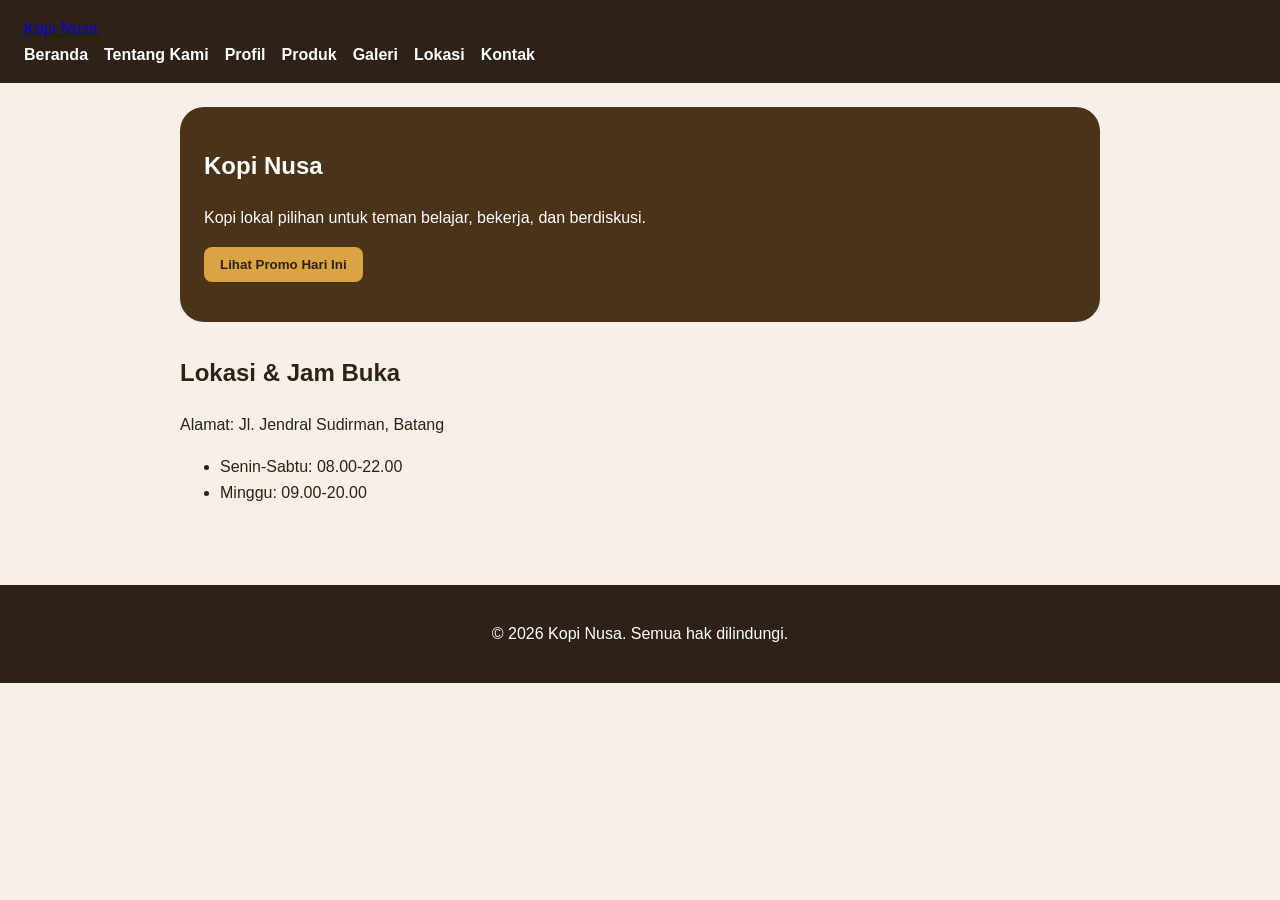
==== index.html @ a33675d9 "feat: tambah katalog dan media produk p03" ====
<!DOCTYPE html>
<html lang="id">

<head>
    <meta charset="UTF-8">
    <meta name="viewport" content="width=device-width, initial-scale=1.0">

    <!-- Judul yang tampil pada tab browser -->
    <title>Kopi Nusa - Website UMKM</title>

    <!-- Menghubungkan halaman dengan file CSS -->
    <link rel="stylesheet" href="CSS/style.css">
</head>

<body>

    <!--
        Skip link membantu pengguna keyboard
        langsung menuju isi utama halaman.
    -->
    <a class="skip-link" href="#konten-utama">
        Lewati ke konten utama
    </a>


    <!-- Header berisi nama brand dan navigasi -->
    <header class="site-header">

        <!-- Nama brand yang mengarah ke halaman utama -->
        <div class="brand">
            <a href="index.html">
                Kopi Nusa
            </a>
        </div>


        <!-- Navigasi utama website -->
        <nav aria-label="Navigasi utama">

            <ul class="nav-list">

                <!-- Halaman yang sedang dibuka -->
                <li>
                    <a href="index.html" aria-current="page">
                        Beranda
                    </a>
                </li>


                <!-- Menu menuju halaman Tentang Kami -->
                <li>
                    <a href="tentang.html">
                        Tentang Kami
                    </a>
                </li>


                <!-- Menu menuju bagian Profil di halaman Beranda -->
                <li>
                    <a href="#profil">
                        Profil
                    </a>
                </li>


                <!-- Menu menuju halaman katalog produk -->
                <li>
                    <a href="produk.html">
                        Produk
                    </a>
                </li>


                <!-- Menu menuju halaman Galeri -->
                <li>
                    <a href="galeri.html">
                        Galeri
                    </a>
                </li>


                <!-- Menu menuju bagian Lokasi di halaman Beranda -->
                <li>
                    <a href="#lokasi">
                        Lokasi
                    </a>
                </li>


                <!-- Menu menuju halaman Kontak -->
                <li>
                    <a href="kontak.html">
                        Kontak
                    </a>
                </li>

            </ul>

        </nav>

    </header>


    <!-- Isi utama halaman Beranda -->
    <main id="konten-utama" class="page">


        <!-- Bagian Profil singkat Kopi Nusa -->
        <section
            class="hero"
            id="profil"
            aria-labelledby="hero-title">

            <div class="hero-content">

                <!-- Judul utama halaman -->
                <h1 id="hero-title">
                    Kopi Nusa
                </h1>

                <!-- Deskripsi singkat Kopi Nusa -->
                <p>
                    Kopi lokal pilihan untuk teman belajar,
                    bekerja, dan berdiskusi.
                </p>


                <!-- Tombol untuk menjalankan JavaScript -->
                <button
                    id="promoButton"
                    type="button">

                    Lihat Promo Hari Ini

                </button>

            </div>

        </section>


        <!-- Bagian Lokasi dan Jam Buka -->
        <section
            id="lokasi"
            class="section"
            aria-labelledby="lokasi-title">

            <h2 id="lokasi-title">
                Lokasi &amp; Jam Buka
            </h2>

            <p>
                Alamat: Jl. Jendral Sudirman, Batang
            </p>

            <!-- Daftar jam buka -->
            <ul>

                <li>
                    Senin-Sabtu: 08.00-22.00
                </li>

                <li>
                    Minggu: 09.00-20.00
                </li>

            </ul>

        </section>

    </main>


    <!-- Footer website -->
    <footer class="site-footer">

        <p>
            &copy; 2026 Kopi Nusa.
            Semua hak dilindungi.
        </p>

    </footer>


    <!-- Menghubungkan halaman dengan JavaScript -->
    <script src="JS/script.js"></script>

</body>

</html>
---- CSS/style.css ----
/* Mengatur tampilan dasar seluruh halaman */
body {
    margin: 0;
    font-family: Arial, sans-serif;
    background-color: #f6f0e8;
    color: #2f2118;
    line-height: 1.6;
}

/* Mengatur lebar dan jarak isi utama halaman */
.page {
    max-width: 920px;
    margin: 0 auto;
    padding: 24px;
}

/* Mengatur tampilan bagian header */
.site-header {
    background-color: #2f2118;
    padding: 16px 24px;
}

/* Mengatur susunan menu navigasi */
.nav-list {
    display: flex;
    flex-wrap: wrap;
    gap: 16px;
    list-style: none;
    margin: 0;
    padding: 0;
}

/* Mengatur tampilan tulisan pada menu */
.nav-list a {
    color: #ffffff;
    text-decoration: none;
    font-weight: bold;
}

/* Memberikan garis bawah ketika menu disentuh mouse */
.nav-list a:hover {
    text-decoration: underline;
}

/* Memberikan tanda ketika menu dipilih menggunakan keyboard */
.nav-list a:focus-visible,
button:focus-visible {
    outline: 3px solid #d9a441;
    outline-offset: 3px;
}

/* Menyembunyikan skip link sampai digunakan */
.skip-link {
    position: absolute;
    left: -9999px;
    top: 10px;
    background-color: #ffffff;
    color: #2f2118;
    padding: 8px 12px;
    z-index: 1000;
}

/* Menampilkan skip link ketika dipilih */
.skip-link:focus {
    left: 10px;
}

/* Mengatur tampilan bagian hero */
.hero {
    background-color: #4a3319;
    color: #ffffff;
    border-radius: 24px;
    padding: 40px 24px;
    margin-bottom: 32px;
}

/* Menghilangkan jarak atas pada judul hero */
.hero h1 {
    margin-top: 0;
}

/* Mengatur tampilan tombol */
button {
    background-color: #d9a441;
    color: #2f2118;
    border: none;
    border-radius: 8px;
    padding: 10px 16px;
    font-weight: bold;
    cursor: pointer;
}

/* Memberikan sedikit perubahan saat tombol disentuh */
button:hover {
    opacity: 0.9;
}

/* Menyusun kartu produk dalam bentuk grid */
.products {
    display: grid;
    grid-template-columns: repeat(auto-fit, minmax(220px, 1fr));
    gap: 20px;
    margin-top: 24px;
}

/* Mengatur tampilan kartu produk */
.product-card {
    background-color: #ffffff;
    border-radius: 16px;
    padding: 16px;
    box-shadow: 0 4px 12px rgba(0, 0, 0, 0.08);
}

/* Mengatur ukuran dan bentuk gambar produk */
.product-card img {
    width: 100%;
    height: 220px;
    object-fit: cover;
    border-radius: 12px;
    display: block;
}

/* Menghilangkan jarak bawaan pada elemen figure */
figure {
    margin: 0;
}

/* Mengatur tampilan keterangan gambar */
figcaption {
    margin-top: 10px;
    font-weight: bold;
    text-align: center;
}

/* Mengatur jarak judul pada kartu produk */
.product-card h2,
.product-card h3 {
    margin-bottom: 8px;
}

/* Mengatur tampilan bagian lokasi */
.location {
    background-color: #ffffff;
    border-radius: 16px;
    padding: 20px;
    margin-top: 32px;
}

/* Memberikan jarak pada bagian katalog */
.catalog {
    margin-top: 32px;
    overflow-x: auto;
}

/* Mengatur ukuran dan tampilan tabel */
table {
    width: 100%;
    border-collapse: collapse;
    background-color: #ffffff;
}

/* Mengatur tampilan judul tabel */
caption {
    caption-side: top;
    text-align: left;
    font-size: 1.3rem;
    font-weight: bold;
    margin-bottom: 12px;
}

/* Memberikan garis, jarak, dan posisi teks pada tabel */
th,
td {
    border: 1px solid #d8c9b8;
    padding: 12px 16px;
    text-align: left;
    vertical-align: top;
}

/* Memberikan tampilan khusus pada kepala tabel */
th {
    background-color: #4a3319;
    color: #ffffff;
}

/* Memberikan warna berbeda pada baris tabel secara bergantian */
tbody tr:nth-child(even) {
    background-color: #f8f3ed;
}

/* Mengatur tampilan bagian footer */
.site-footer {
    margin-top: 40px;
    padding: 20px;
    background-color: #2f2118;
    color: #ffffff;
    text-align: center;
}

/* Menyesuaikan tampilan website pada layar kecil */
@media (max-width: 600px) {
    /* Mengurangi jarak bagian utama pada layar kecil */
    .page {
        padding: 16px;
    }

    /* Mengurangi jarak header pada layar kecil */
    .site-header {
        padding: 16px;
    }

    /* Membuat menu navigasi tersusun ke bawah */
    .nav-list {
        flex-direction: column;
        gap: 8px;
    }

    /* Mengurangi ukuran jarak pada hero */
    .hero {
        padding: 28px 20px;
    }

    /* Menyesuaikan tinggi gambar produk */
    .product-card img {
        height: 200px;
    }

    /* Membuat tabel dapat digeser jika layar terlalu kecil */
    .catalog {
        overflow-x: auto;
    }

    /* Memberikan lebar minimum agar isi tabel tetap terbaca */
    table {
        min-width: 600px;
    }
}
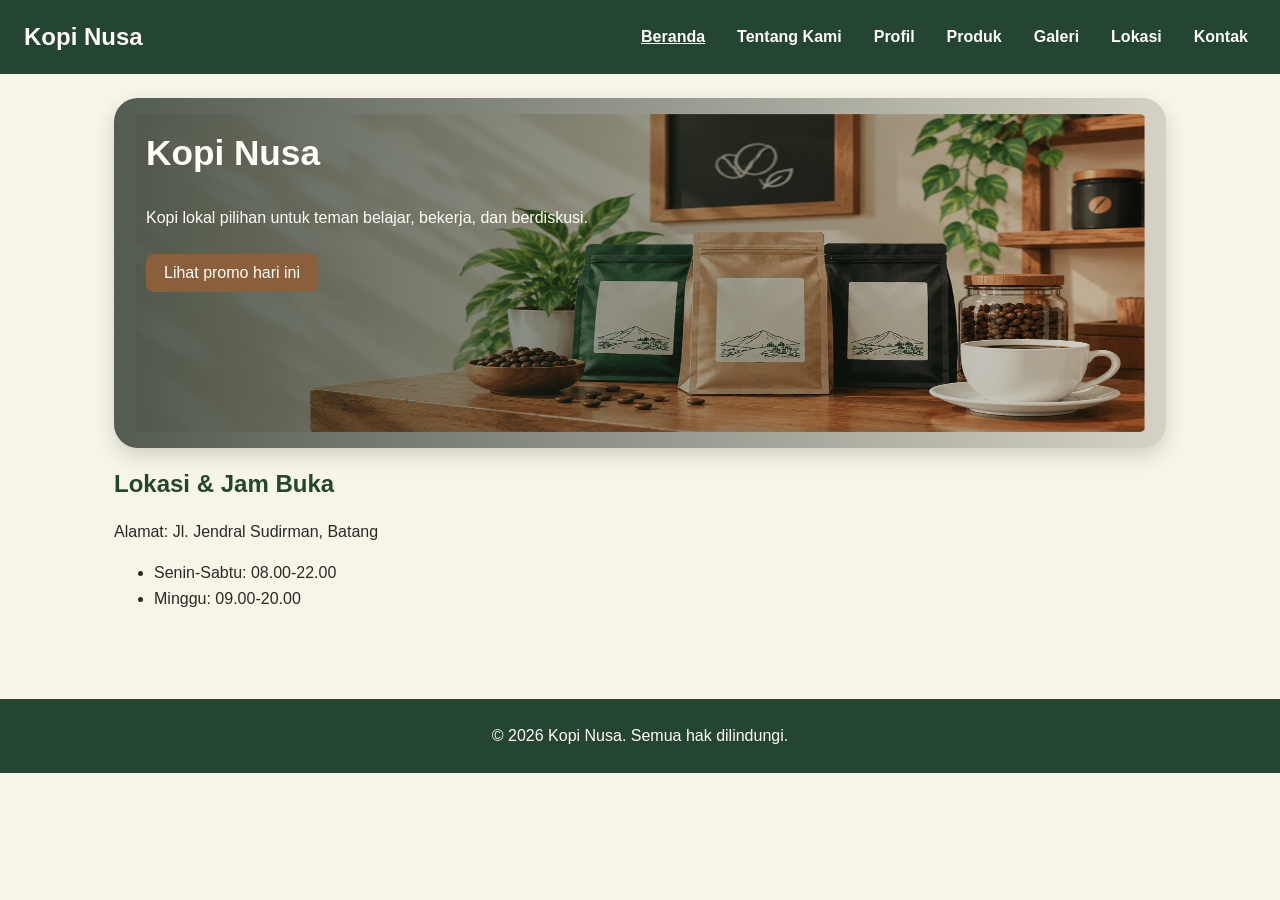
==== commit df2856f7: "P06: menambahkan layout Grid dan Flexbox" ====
--- a/index.html
+++ b/index.html
@@ -14,80 +14,61 @@
 
 <body>
 
-    <!--
-        Skip link membantu pengguna keyboard
-        langsung menuju isi utama halaman.
-    -->
+    <!-- Skip link untuk membantu pengguna keyboard -->
     <a class="skip-link" href="#konten-utama">
         Lewati ke konten utama
     </a>
 
-
     <!-- Header berisi nama brand dan navigasi -->
     <header class="site-header">
 
-        <!-- Nama brand yang mengarah ke halaman utama -->
+        <!-- Nama brand -->
         <div class="brand">
             <a href="index.html">
                 Kopi Nusa
             </a>
         </div>
 
-
         <!-- Navigasi utama website -->
         <nav aria-label="Navigasi utama">
-
             <ul class="nav-list">
 
-                <!-- Halaman yang sedang dibuka -->
                 <li>
                     <a href="index.html" aria-current="page">
                         Beranda
                     </a>
                 </li>
 
-
-                <!-- Menu menuju halaman Tentang Kami -->
                 <li>
                     <a href="tentang.html">
                         Tentang Kami
                     </a>
                 </li>
 
-
-                <!-- Menu menuju bagian Profil di halaman Beranda -->
                 <li>
                     <a href="#profil">
                         Profil
                     </a>
                 </li>
 
-
-                <!-- Menu menuju halaman katalog produk -->
                 <li>
                     <a href="produk.html">
                         Produk
                     </a>
                 </li>
 
-
-                <!-- Menu menuju halaman Galeri -->
                 <li>
                     <a href="galeri.html">
                         Galeri
                     </a>
                 </li>
 
-
-                <!-- Menu menuju bagian Lokasi di halaman Beranda -->
                 <li>
                     <a href="#lokasi">
                         Lokasi
                     </a>
                 </li>
 
-
-                <!-- Menu menuju halaman Kontak -->
                 <li>
                     <a href="kontak.html">
                         Kontak
@@ -95,49 +76,50 @@
                 </li>
 
             </ul>
-
         </nav>
 
     </header>
 
-
     <!-- Isi utama halaman Beranda -->
     <main id="konten-utama" class="page">
 
-
-        <!-- Bagian Profil singkat Kopi Nusa -->
+        <!-- Bagian Hero Kopi Nusa -->
         <section
             class="hero"
             id="profil"
             aria-labelledby="hero-title">
 
+            <!-- Mengelompokkan teks di sisi kiri -->
             <div class="hero-content">
 
-                <!-- Judul utama halaman -->
+                <!-- Judul utama tetap ditampilkan -->
                 <h1 id="hero-title">
                     Kopi Nusa
                 </h1>
 
-                <!-- Deskripsi singkat Kopi Nusa -->
+                <!-- Deskripsi singkat tetap ditampilkan -->
                 <p>
                     Kopi lokal pilihan untuk teman belajar,
                     bekerja, dan berdiskusi.
                 </p>
 
-
-                <!-- Tombol untuk menjalankan JavaScript -->
+                <!-- Tombol promo tetap ditampilkan -->
                 <button
                     id="promoButton"
                     type="button">
-
-                    Lihat Promo Hari Ini
-
+                    Lihat promo hari ini
                 </button>
 
             </div>
 
+            <!-- Gambar utama di sisi kanan -->
+            <img
+                class="hero-image"
+                src="assets/images/etalase-kopi.jpg"
+                alt="Etalase Kopi Nusa berisi kemasan kopi lokal"
+            >
+
         </section>
-
 
         <!-- Bagian Lokasi dan Jam Buka -->
         <section
@@ -155,7 +137,6 @@
 
             <!-- Daftar jam buka -->
             <ul>
-
                 <li>
                     Senin-Sabtu: 08.00-22.00
                 </li>
@@ -163,24 +144,19 @@
                 <li>
                     Minggu: 09.00-20.00
                 </li>
-
             </ul>
 
         </section>
 
     </main>
 
-
     <!-- Footer website -->
     <footer class="site-footer">
-
         <p>
             &copy; 2026 Kopi Nusa.
             Semua hak dilindungi.
         </p>
-
     </footer>
-
 
     <!-- Menghubungkan halaman dengan JavaScript -->
     <script src="JS/script.js"></script>
--- a/CSS/style.css
+++ b/CSS/style.css
@@ -1,237 +1,724 @@
-/* Mengatur tampilan dasar seluruh halaman */
+/* =========================================
+   1. DESIGN TOKEN
+   ========================================= */
+
+:root {
+    /* Warna utama dan pendukung */
+    --color-primary: #24452F;
+    --color-secondary: #8B5E3C;
+    --color-background: #F7F4E8;
+    --color-surface: #FFFFFF;
+    --color-text: #292B25;
+    --color-text-light: #FFFDF5;
+    --color-border: #D8D0BE;
+    --color-success: #246B45;
+    --color-danger: #A52A2A;
+    --color-focus: #1D4ED8;
+
+    /* Jarak antar elemen */
+    --spacing-sm: 8px;
+    --spacing-md: 16px;
+    --spacing-lg: 24px;
+    --spacing-xl: 32px;
+
+    /* Sudut komponen */
+    --radius-sm: 8px;
+    --radius-md: 12px;
+    --radius-lg: 24px;
+}
+
+
+/* =========================================
+   2. STYLE DASAR
+   ========================================= */
+
+* {
+    box-sizing: border-box;
+}
+
+html {
+    scroll-behavior: smooth;
+}
+
 body {
     margin: 0;
     font-family: Arial, sans-serif;
-    background-color: #f6f0e8;
-    color: #2f2118;
+    font-size: 16px;
     line-height: 1.6;
-}
-
-/* Mengatur lebar dan jarak isi utama halaman */
-.page {
-    max-width: 920px;
-    margin: 0 auto;
-    padding: 24px;
-}
-
-/* Mengatur tampilan bagian header */
-.site-header {
-    background-color: #2f2118;
-    padding: 16px 24px;
-}
-
-/* Mengatur susunan menu navigasi */
-.nav-list {
-    display: flex;
-    flex-wrap: wrap;
-    gap: 16px;
-    list-style: none;
-    margin: 0;
-    padding: 0;
-}
-
-/* Mengatur tampilan tulisan pada menu */
-.nav-list a {
-    color: #ffffff;
-    text-decoration: none;
-    font-weight: bold;
-}
-
-/* Memberikan garis bawah ketika menu disentuh mouse */
-.nav-list a:hover {
-    text-decoration: underline;
-}
-
-/* Memberikan tanda ketika menu dipilih menggunakan keyboard */
-.nav-list a:focus-visible,
-button:focus-visible {
-    outline: 3px solid #d9a441;
-    outline-offset: 3px;
-}
-
-/* Menyembunyikan skip link sampai digunakan */
+    color: var(--color-text);
+    background-color: var(--color-background);
+}
+
+img {
+    max-width: 100%;
+}
+
+a {
+    color: var(--color-secondary);
+}
+
+a:hover {
+    color: var(--color-primary);
+}
+
+
+/* =========================================
+   3. SKIP LINK
+   ========================================= */
+
 .skip-link {
     position: absolute;
     left: -9999px;
     top: 10px;
-    background-color: #ffffff;
-    color: #2f2118;
-    padding: 8px 12px;
+    padding: var(--spacing-sm) var(--spacing-md);
+    background-color: var(--color-primary);
+    color: var(--color-text-light);
+    text-decoration: none;
+    border-radius: var(--radius-sm);
     z-index: 1000;
 }
 
-/* Menampilkan skip link ketika dipilih */
-.skip-link:focus {
+.skip-link:focus-visible {
     left: 10px;
 }
 
-/* Mengatur tampilan bagian hero */
+
+/* =========================================
+   4. HEADER DAN NAVIGASI
+   ========================================= */
+
+.site-header {
+    display: flex;
+    justify-content: space-between;
+    align-items: center;
+    gap: var(--spacing-md);
+    padding: var(--spacing-md) var(--spacing-lg);
+    background-color: var(--color-primary);
+    color: var(--color-text-light);
+}
+
+/* Pembungkus header jika digunakan */
+.site-header > .page {
+    display: flex;
+    justify-content: space-between;
+    align-items: center;
+    gap: var(--spacing-md);
+    width: 100%;
+    max-width: 1100px;
+    margin: 0 auto;
+    padding: 0;
+}
+
+/* Nama website */
+.brand {
+    margin-bottom: 0;
+}
+
+.brand a {
+    color: var(--color-text-light);
+    text-decoration: none;
+    font-size: 1.5rem;
+    font-weight: bold;
+}
+
+.brand a:hover {
+    color: var(--color-text-light);
+    text-decoration: underline;
+}
+
+/* Daftar navigasi */
+.nav-list {
+    display: flex;
+    flex-wrap: wrap;
+    align-items: center;
+    gap: var(--spacing-md);
+    margin: 0;
+    padding: 0;
+    list-style: none;
+}
+
+.nav-list li {
+    margin: 0;
+}
+
+.nav-list a {
+    display: inline-block;
+    padding: var(--spacing-sm);
+    color: var(--color-text-light);
+    text-decoration: none;
+    font-weight: bold;
+    border-radius: var(--radius-sm);
+}
+
+.nav-list a:hover,
+.nav-list a[aria-current="page"] {
+    text-decoration: underline;
+}
+
+.nav-list a:focus-visible {
+    outline: 3px solid var(--color-focus);
+    outline-offset: 3px;
+}
+
+
+/* =========================================
+   5. KONTEN UTAMA
+   ========================================= */
+
+.page {
+    width: 100%;
+    max-width: 1100px;
+    margin: 0 auto;
+    padding: var(--spacing-lg);
+}
+
+.section {
+    margin-bottom: var(--spacing-xl);
+}
+
+h1,
+h2,
+h3 {
+    color: var(--color-primary);
+    line-height: 1.3;
+}
+
+
+/* =========================================
+   6. HERO DAN PROFIL BERANDA
+   ========================================= */
+
+/* Hero standar untuk halaman lain */
 .hero {
-    background-color: #4a3319;
-    color: #ffffff;
-    border-radius: 24px;
-    padding: 40px 24px;
-    margin-bottom: 32px;
-}
-
-/* Menghilangkan jarak atas pada judul hero */
-.hero h1 {
+    display: grid;
+    grid-template-columns: 1.2fr 0.8fr;
+    gap: var(--spacing-lg);
+    align-items: center;
+    padding: var(--spacing-xl);
+    color: var(--color-text-light);
+    background-color: var(--color-primary);
+    border-radius: var(--radius-lg);
+    box-shadow: 0 8px 20px rgba(0, 0, 0, 0.15);
+}
+
+/* Foto sebagai background khusus profil beranda */
+.hero#profil {
+    display: block;
+    position: relative;
+    width: 100%;
+    min-width: 0;
+    min-height: 350px;
+    padding: var(--spacing-xl);
+    overflow: hidden;
+
+    background-color: var(--color-primary);
+
+    background-image:
+        linear-gradient(
+            90deg,
+            rgba(20, 35, 25, 0.72),
+            rgba(20, 35, 25, 0.15)
+        ),
+        url("../assets/images/etalase-kopi.jpg");
+
+    /* Seluruh foto mengisi kotak profil */
+    background-size: 100% 100%;
+    background-position: center;
+    background-repeat: no-repeat;
+
+    border-radius: var(--radius-lg);
+}
+
+/* Area tulisan profil */
+.hero-content {
+    position: relative;
+    z-index: 1;
+    width: 100%;
+    max-width: 600px;
+    min-width: 0;
+}
+
+/* Judul pada profil beranda */
+.hero#profil h1 {
     margin-top: 0;
-}
-
-/* Mengatur tampilan tombol */
+    color: var(--color-text-light);
+    font-size: 2.2rem;
+}
+
+/* Deskripsi pada profil beranda */
+.hero#profil .hero-content p {
+    color: var(--color-text-light);
+    margin-bottom: var(--spacing-lg);
+}
+
+/* Gambar HTML disembunyikan khusus di profil beranda
+   karena foto sudah digunakan sebagai background */
+.hero#profil .hero-image {
+    display: none;
+}
+
+/* Gambar Hero pada halaman lain tetap ditampilkan */
+.hero-image {
+    display: block;
+    width: 100%;
+    height: auto;
+    border-radius: var(--radius-md);
+}
+
+/* Tulisan kecil di atas judul jika digunakan */
+.eyebrow {
+    margin-bottom: var(--spacing-sm);
+    font-size: 0.9rem;
+    font-weight: bold;
+    letter-spacing: 1px;
+    text-transform: uppercase;
+}
+
+/* Hero khusus galeri */
+.hero-gallery {
+    display: block;
+    text-align: center;
+}
+
+.hero-gallery h2 {
+    margin-bottom: var(--spacing-sm);
+}
+
+.hero-gallery p {
+    margin-top: 0;
+    margin-bottom: 0;
+}
+
+
+/* =========================================
+   7. TOMBOL
+   ========================================= */
+
+.button,
 button {
-    background-color: #d9a441;
-    color: #2f2118;
+    display: inline-block;
+    padding: 10px 18px;
     border: none;
-    border-radius: 8px;
-    padding: 10px 16px;
-    font-weight: bold;
+    border-radius: var(--radius-sm);
+    background-color: var(--color-secondary);
+    color: var(--color-text-light);
+    font-family: inherit;
+    font-size: 1rem;
+    text-decoration: none;
     cursor: pointer;
 }
 
-/* Memberikan sedikit perubahan saat tombol disentuh */
+.button:hover,
 button:hover {
-    opacity: 0.9;
-}
-
-/* Menyusun kartu produk dalam bentuk grid */
+    background-color: var(--color-primary);
+    color: var(--color-text-light);
+}
+
+/* Fokus keyboard */
+:where(a, button, input, select, textarea):focus-visible {
+    outline: 3px solid var(--color-focus);
+    outline-offset: 3px;
+}
+
+
+/* =========================================
+   8. PRODUK
+   ========================================= */
+
+/* Daftar produk */
 .products {
     display: grid;
-    grid-template-columns: repeat(auto-fit, minmax(220px, 1fr));
-    gap: 20px;
-    margin-top: 24px;
-}
-
-/* Mengatur tampilan kartu produk */
+    grid-template-columns: repeat(3, minmax(0, 1fr));
+    gap: var(--spacing-lg);
+}
+
+/* Kartu produk */
 .product-card {
-    background-color: #ffffff;
-    border-radius: 16px;
-    padding: 16px;
+    display: flex;
+    flex-direction: column;
+    min-width: 0;
+    padding: var(--spacing-lg);
+    background-color: var(--color-surface);
+    color: var(--color-text);
+    border: 1px solid var(--color-border);
+    border-radius: var(--radius-md);
     box-shadow: 0 4px 12px rgba(0, 0, 0, 0.08);
 }
 
-/* Mengatur ukuran dan bentuk gambar produk */
+/* Gambar produk */
 .product-card img {
-    width: 100%;
-    height: 220px;
+    display: block;
+    width: 100%;
+    height: auto;
+    border-radius: var(--radius-sm);
+}
+
+/* Gambar pada kartu galeri */
+.gallery-grid .product-card img {
+    height: 200px;
     object-fit: cover;
-    border-radius: 12px;
-    display: block;
-}
-
-/* Menghilangkan jarak bawaan pada elemen figure */
-figure {
+}
+
+/* Judul produk */
+.product-card h3 {
+    margin-bottom: var(--spacing-sm);
+    color: var(--color-primary);
+}
+
+/* Harga produk */
+.product-price,
+.price {
+    font-weight: bold;
+    color: var(--color-secondary);
+}
+
+/* Label produk pilihan */
+.product-badge {
+    align-self: flex-start;
+    margin-bottom: var(--spacing-sm);
+    padding: 4px var(--spacing-sm);
+    color: var(--color-primary);
+    font-size: 0.875rem;
+    font-weight: bold;
+    background-color: #FEF3C7;
+    border-radius: 999px;
+}
+
+/* Tombol dan tautan pada kartu produk */
+.card-actions {
+    display: flex;
+    justify-content: center;
+    align-items: center;
+    flex-wrap: wrap;
+    gap: var(--spacing-sm);
+    margin-top: auto;
+    padding-top: var(--spacing-md);
+}
+
+/* Judul halaman produk */
+main.page > h1,
+main.page > h2 {
+    text-align: center;
+    font-size: 28px;
+    line-height: 1.3;
+}
+
+/* Nama dan harga produk berada di tengah */
+.product-card {
+    text-align: center;
+}
+
+.product-card h3,
+.product-card p,
+.product-card figcaption,
+.product-card .price,
+.product-card .product-price {
+    text-align: center;
+}
+
+/* Label produk berada di tengah */
+.product-card .product-badge {
+    align-self: center;
+}
+
+/* Tombol pilihan produk */
+.product-actions,
+.product-buttons,
+.action-buttons {
+    display: flex;
+    justify-content: center;
+    align-items: center;
+    flex-wrap: wrap;
+    gap: var(--spacing-md);
+    width: 100%;
+}
+
+/* Judul daftar harga produk */
+#daftar-harga-title {
+    text-align: center;
+}
+
+
+/* =========================================
+   9. GALERI
+   ========================================= */
+
+/* Menyusun tiga foto galeri */
+.gallery-grid {
+    display: grid;
+    grid-template-columns: repeat(3, minmax(0, 1fr));
+    gap: var(--spacing-md);
+}
+
+/* Kartu galeri */
+.gallery-grid .product-card {
+    width: 100%;
     margin: 0;
-}
-
-/* Mengatur tampilan keterangan gambar */
-figcaption {
-    margin-top: 10px;
-    font-weight: bold;
-    text-align: center;
-}
-
-/* Mengatur jarak judul pada kartu produk */
-.product-card h2,
-.product-card h3 {
-    margin-bottom: 8px;
-}
-
-/* Mengatur tampilan bagian lokasi */
-.location {
-    background-color: #ffffff;
-    border-radius: 16px;
-    padding: 20px;
-    margin-top: 32px;
-}
-
-/* Memberikan jarak pada bagian katalog */
-.catalog {
-    margin-top: 32px;
-    overflow-x: auto;
-}
-
-/* Mengatur ukuran dan tampilan tabel */
+    text-align: center;
+}
+
+/* Pembungkus gambar dan keterangan */
+.gallery-grid figure {
+    width: 100%;
+    margin: 0;
+    text-align: center;
+}
+
+/* Nama produk dan harga di bawah foto */
+.gallery-grid figcaption {
+    margin-top: var(--spacing-md);
+    color: var(--color-text);
+    font-weight: bold;
+    text-align: center;
+}
+
+
+/* =========================================
+   10. LOKASI
+   ========================================= */
+
+.lokasi-info {
+    padding: var(--spacing-lg);
+    background-color: var(--color-surface);
+    border: 1px solid var(--color-border);
+    border-radius: var(--radius-md);
+}
+
+/* Judul Lokasi & Jam Buka rata kiri */
+#lokasi-title {
+    text-align: left;
+}
+
+/* Bagian lokasi rata kiri */
+#lokasi {
+    width: 100%;
+    text-align: left;
+}
+
+/* Alamat dan jadwal tetap rata kiri */
+#lokasi p,
+#lokasi ul {
+    text-align: left;
+}
+
+
+/* =========================================
+   11. TABEL / KATALOG
+   ========================================= */
+
 table {
     width: 100%;
     border-collapse: collapse;
-    background-color: #ffffff;
-}
-
-/* Mengatur tampilan judul tabel */
+    background-color: var(--color-surface);
+    color: var(--color-text);
+}
+
 caption {
-    caption-side: top;
-    text-align: left;
-    font-size: 1.3rem;
-    font-weight: bold;
-    margin-bottom: 12px;
-}
-
-/* Memberikan garis, jarak, dan posisi teks pada tabel */
+    padding: var(--spacing-sm);
+    font-weight: bold;
+    text-align: center;
+}
+
 th,
 td {
-    border: 1px solid #d8c9b8;
-    padding: 12px 16px;
+    padding: var(--spacing-sm) var(--spacing-md);
+    border: 1px solid var(--color-border);
     text-align: left;
-    vertical-align: top;
-}
-
-/* Memberikan tampilan khusus pada kepala tabel */
+}
+
 th {
-    background-color: #4a3319;
-    color: #ffffff;
-}
-
-/* Memberikan warna berbeda pada baris tabel secara bergantian */
-tbody tr:nth-child(even) {
-    background-color: #f8f3ed;
-}
-
-/* Mengatur tampilan bagian footer */
-.site-footer {
-    margin-top: 40px;
-    padding: 20px;
-    background-color: #2f2118;
-    color: #ffffff;
-    text-align: center;
-}
-
-/* Menyesuaikan tampilan website pada layar kecil */
-@media (max-width: 600px) {
-    /* Mengurangi jarak bagian utama pada layar kecil */
-    .page {
-        padding: 16px;
-    }
-
-    /* Mengurangi jarak header pada layar kecil */
-    .site-header {
-        padding: 16px;
-    }
-
-    /* Membuat menu navigasi tersusun ke bawah */
-    .nav-list {
-        flex-direction: column;
-        gap: 8px;
-    }
-
-    /* Mengurangi ukuran jarak pada hero */
-    .hero {
-        padding: 28px 20px;
-    }
-
-    /* Menyesuaikan tinggi gambar produk */
-    .product-card img {
-        height: 200px;
-    }
-
-    /* Membuat tabel dapat digeser jika layar terlalu kecil */
-    .catalog {
-        overflow-x: auto;
-    }
-
-    /* Memberikan lebar minimum agar isi tabel tetap terbaca */
-    table {
-        min-width: 600px;
-    }
-}+    background-color: var(--color-primary);
+    color: var(--color-text-light);
+}
+
+
+/* =========================================
+   12. FORM KONTAK
+   ========================================= */
+
+form {
+    margin-top: var(--spacing-lg);
+}
+
+form p {
+    margin-bottom: var(--spacing-md);
+}
+
+form label {
+    display: block;
+    margin-bottom: var(--spacing-sm);
+    font-weight: bold;
+    color: var(--color-text);
+}
+
+form input,
+form select,
+form textarea {
+    width: 100%;
+    padding: 10px;
+    border: 1px solid var(--color-border);
+    border-radius: var(--radius-sm);
+    background-color: var(--color-surface);
+    color: var(--color-text);
+    font-family: inherit;
+    font-size: 1rem;
+}
+
+form input:focus,
+form select:focus,
+form textarea:focus {
+    border-color: var(--color-secondary);
+}
+
+form textarea {
+    resize: vertical;
+}
+
+/* Radio dan checkbox */
+form input[type="radio"],
+form input[type="checkbox"],
+fieldset input {
+    width: auto;
+}
+
+
+/* =========================================
+   13. FIELDSET
+   ========================================= */
+
+fieldset {
+    margin: var(--spacing-lg) 0;
+    padding: var(--spacing-md);
+    border: 1px solid var(--color-border);
+    border-radius: var(--radius-sm);
+    background-color: var(--color-surface);
+}
+
+legend {
+    padding: 0 var(--spacing-sm);
+    font-weight: bold;
+    color: var(--color-primary);
+}
+
+fieldset p {
+    margin: var(--spacing-sm) 0;
+}
+
+fieldset label {
+    display: inline;
+    margin-bottom: 0;
+    font-weight: normal;
+}
+
+
+/* =========================================
+   14. TOMBOL FORM
+   ========================================= */
+
+form button[type="submit"] {
+    margin-top: var(--spacing-sm);
+}
+
+
+/* =========================================
+   15. PREVIEW FORM
+   ========================================= */
+
+#previewForm {
+    margin-top: var(--spacing-lg);
+    padding: var(--spacing-lg);
+    background-color: var(--color-surface);
+    border: 1px solid var(--color-border);
+    border-radius: var(--radius-md);
+}
+
+#previewForm h2 {
+    margin-top: 0;
+    color: var(--color-secondary);
+}
+
+/* Pesan berhasil */
+.status-success {
+    padding: var(--spacing-md);
+    border-left: 4px solid var(--color-success);
+    background-color: var(--color-surface);
+    color: var(--color-success);
+}
+
+/* Pesan kesalahan */
+.status-danger {
+    padding: var(--spacing-md);
+    border-left: 4px solid var(--color-danger);
+    background-color: var(--color-surface);
+    color: var(--color-danger);
+}
+
+
+/* =========================================
+   16. FOOTER
+   ========================================= */
+
+.site-footer,
+footer {
+    margin-top: var(--spacing-xl);
+    padding: var(--spacing-lg);
+    background-color: var(--color-primary);
+    color: var(--color-text-light);
+    text-align: center;
+}
+
+.site-footer p,
+footer p {
+    margin: 0;
+}
+
+
+/* Mengatur judul bagian galeri agar berada di tengah */
+.gallery-title {
+    text-align: center;
+    color: var(--color-primary);
+}
+
+/* Mengatur keterangan foto galeri */
+.gallery-grid figcaption {
+    text-align: center;
+    line-height: 1.6;
+}
+
+/* Mengatur teks penjelasan di bawah foto */
+.gallery-grid figcaption p {
+    margin-top: var(--spacing-sm);
+    margin-bottom: 0;
+    font-weight: normal;
+    text-align: justify;
+    line-height: 1.6;
+}
+
+/* Mengatur bagian audio suasana kedai */
+.audio-section {
+    margin-top: var(--spacing-xl);
+    padding: var(--spacing-lg);
+    text-align: center;
+    background-color: var(--color-surface);
+    border: 1px solid var(--color-border);
+    border-radius: var(--radius-md);
+}
+
+/* Mengatur judul audio */
+.audio-section h2 {
+    color: var(--color-primary);
+}
+
+/* Mengatur teks penjelasan audio */
+.audio-section p {
+    color: var(--color-text);
+    line-height: 1.6;
+}
+
+/* Mengatur ukuran pemutar audio */
+.audio-section audio {
+    display: block;
+    width: 100%;
+    max-width: 600px;
+    margin: var(--spacing-md) auto 0;
+}
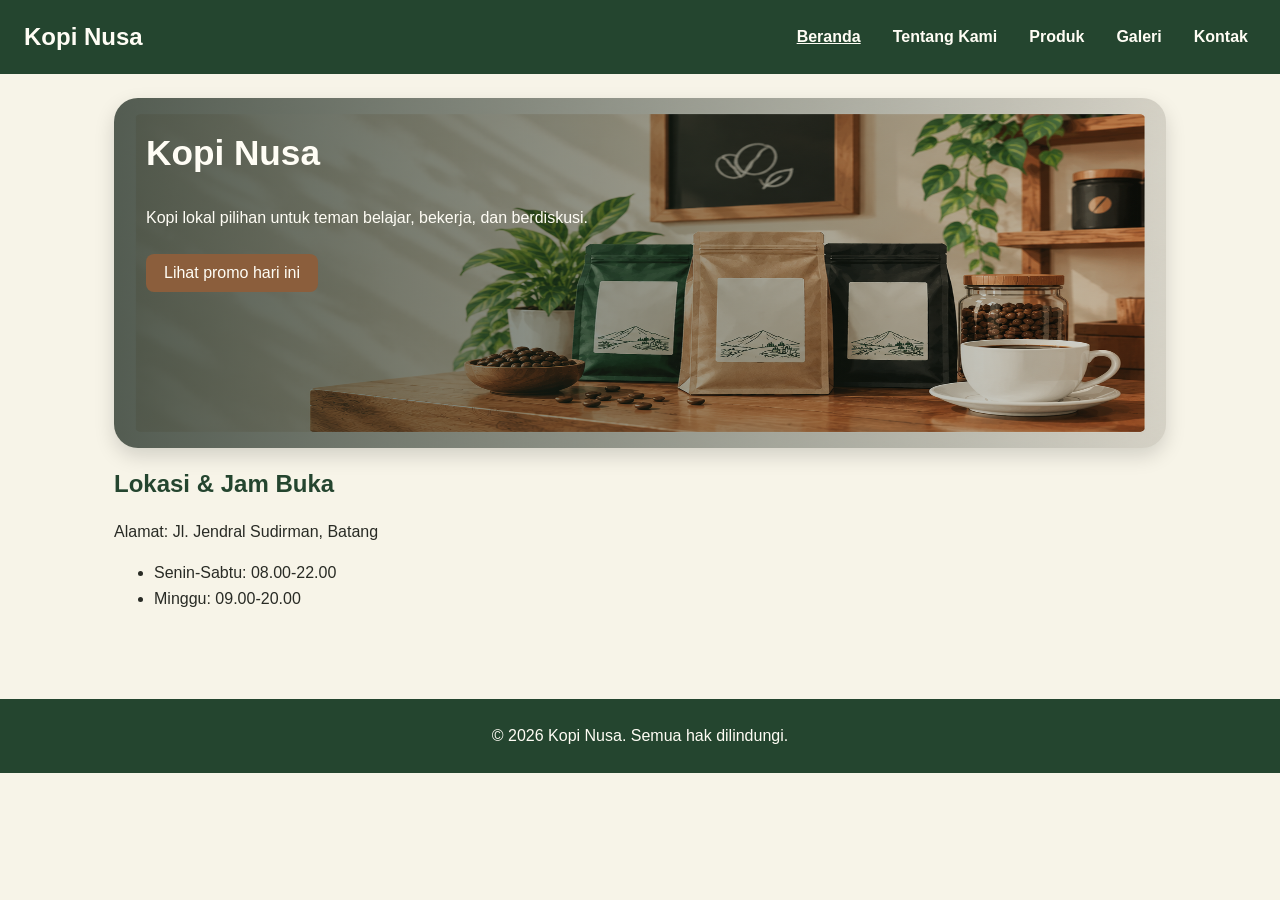
==== commit a7c630ca: "P08: perbaikan tampilan responsif" ====
--- a/index.html
+++ b/index.html
@@ -32,52 +32,13 @@
         <!-- Navigasi utama website -->
         <nav aria-label="Navigasi utama">
             <ul class="nav-list">
-
-                <li>
-                    <a href="index.html" aria-current="page">
-                        Beranda
-                    </a>
-                </li>
-
-                <li>
-                    <a href="tentang.html">
-                        Tentang Kami
-                    </a>
-                </li>
-
-                <li>
-                    <a href="#profil">
-                        Profil
-                    </a>
-                </li>
-
-                <li>
-                    <a href="produk.html">
-                        Produk
-                    </a>
-                </li>
-
-                <li>
-                    <a href="galeri.html">
-                        Galeri
-                    </a>
-                </li>
-
-                <li>
-                    <a href="#lokasi">
-                        Lokasi
-                    </a>
-                </li>
-
-                <li>
-                    <a href="kontak.html">
-                        Kontak
-                    </a>
-                </li>
-
+                <li><a href="index.html" aria-current="page">Beranda</a></li>
+                <li><a href="tentang.html">Tentang Kami</a></li>
+                <li><a href="produk.html">Produk</a></li>
+                <li><a href="galeri.html">Galeri</a></li>
+                <li><a href="kontak.html">Kontak</a></li>
             </ul>
         </nav>
-
     </header>
 
     <!-- Isi utama halaman Beranda -->
@@ -116,6 +77,8 @@
             <img
                 class="hero-image"
                 src="assets/images/etalase-kopi.jpg"
+                width="1774"
+                height="887"
                 alt="Etalase Kopi Nusa berisi kemasan kopi lokal"
             >
 
--- a/CSS/style.css
+++ b/CSS/style.css
@@ -109,9 +109,11 @@
     padding: 0;
 }
 
-/* Nama website */
+/* Nama website */  
 .brand {
     margin-bottom: 0;
+    flex-shrink: 0;
+    white-space: nowrap;
 }
 
 .brand a {
@@ -129,9 +131,10 @@
 /* Daftar navigasi */
 .nav-list {
     display: flex;
+    flex-direction: column;
     flex-wrap: wrap;
-    align-items: center;
-    gap: var(--spacing-md);
+    align-items: flex-start;
+    gap: var(--spacing-sm);
     margin: 0;
     padding: 0;
     list-style: none;
@@ -191,10 +194,10 @@
 /* Hero standar untuk halaman lain */
 .hero {
     display: grid;
-    grid-template-columns: 1.2fr 0.8fr;
+    grid-template-columns: 1fr;
     gap: var(--spacing-lg);
     align-items: center;
-    padding: var(--spacing-xl);
+    padding: var(--spacing-md);
     color: var(--color-text-light);
     background-color: var(--color-primary);
     border-radius: var(--radius-lg);
@@ -325,11 +328,12 @@
    8. PRODUK
    ========================================= */
 
-/* Daftar produk */
+/* Daftar produk: satu kolom pada layar kecil */
 .products {
     display: grid;
-    grid-template-columns: repeat(3, minmax(0, 1fr));
+    grid-template-columns: 1fr;
     gap: var(--spacing-lg);
+    min-width: 0;
 }
 
 /* Kartu produk */
@@ -353,10 +357,12 @@
     border-radius: var(--radius-sm);
 }
 
-/* Gambar pada kartu galeri */
-.gallery-grid .product-card img {
-    height: 200px;
-    object-fit: cover;
+/* Galeri: satu kolom pada layar kecil */
+.gallery-grid {
+    display: grid;
+    grid-template-columns: 1fr;
+    gap: var(--spacing-md);
+    min-width: 0;
 }
 
 /* Judul produk */
@@ -443,11 +449,23 @@
    9. GALERI
    ========================================= */
 
-/* Menyusun tiga foto galeri */
+/* Menyusun foto galeri: satu kolom pada layar kecil */
 .gallery-grid {
     display: grid;
-    grid-template-columns: repeat(3, minmax(0, 1fr));
+    grid-template-columns: minmax(0, 1fr);
     gap: var(--spacing-md);
+    min-width: 0;
+}
+
+.gallery-grid > * {
+    min-width: 0;
+}
+
+.gallery-grid img {
+    display: block;
+    width: 100%;
+    max-width: 100%;
+    height: auto;
 }
 
 /* Kartu galeri */
@@ -722,3 +740,172 @@
     max-width: 600px;
     margin: var(--spacing-md) auto 0;
 }
+
+/* Banner Tentang Kopi Nusa */
+.about-hero {
+    position: relative;
+    width: 100%;
+    min-height: 320px;
+    overflow: hidden;
+    border-radius: 16px;
+    background: #203d2c;
+    display: flex;
+    align-items: center;
+    padding: clamp(20px, 4vw, 48px);
+    box-sizing: border-box;
+}
+
+.about-hero-image {
+    position: absolute;
+    inset: 0;
+    width: 100%;
+    height: 100%;
+    object-fit: cover;
+    object-position: center;
+}
+.about-hero::after {
+    content: "";
+    position: absolute;
+    inset: 0;
+    background: linear-gradient(
+        90deg,
+        rgba(10, 28, 19, 0.96) 0%,
+        rgba(10, 28, 19, 0.85) 55%,
+        rgba(10, 28, 19, 0.35) 100%
+    );
+}
+
+.about-hero-content {
+    position: relative;
+    z-index: 1;
+    max-width: 620px;
+    color: #fff;
+}
+
+.about-eyebrow {
+    font-weight: 700;
+    letter-spacing: 3px;
+    color: #f3d7a0;
+}
+.about-hero-content h1 {
+    color: #fff;
+    font-size: clamp(2rem, 5vw, 3.5rem);
+    font-weight: 800;
+    line-height: 1.15;
+    margin: 12px 0 18px;
+    text-shadow: 0 2px 12px rgba(0, 0, 0, 0.65);
+}
+
+.about-hero-description {
+    font-size: clamp(1rem, 2vw, 1.15rem);
+    line-height: 1.7;
+}
+
+.about-hero-highlight {
+    color: #f3d7a0;
+    font-weight: 600;
+    line-height: 1.8;
+    margin-top: 20px;
+}
+
+@media (max-width: 480px) {
+    .about-hero {
+        min-height: 360px;
+    }
+
+    .about-hero-content h1 {
+        overflow-wrap: anywhere;
+    }
+}
+
+/* Responsive untuk tablet */
+@media (min-width: 42rem) {
+    .gallery-grid {
+        grid-template-columns: repeat(2, minmax(0, 1fr));
+    }
+    .nav-list {
+        flex-direction: row;
+        align-items: center;
+        gap: var(--spacing-md);
+    }
+}
+/* Responsive untuk tablet besar dan laptop */
+@media (min-width: 48rem) {
+    .products {
+        grid-template-columns: repeat(2, minmax(0, 1fr));
+    }
+
+    .hero {
+        grid-template-columns: minmax(0, 1.2fr) minmax(0, 0.8fr);
+        padding: var(--spacing-xl);
+    }
+}
+/* Responsive untuk layar lebar */
+@media (min-width: 60rem) {
+    .products {
+        grid-template-columns: repeat(3, minmax(0, 1fr));
+    }
+}
+/* Tabel harga responsif */
+.table-scroll {
+    max-width: 100%;
+    overflow-x: auto;
+    -webkit-overflow-scrolling: touch;
+}
+
+.table-scroll:focus-visible {
+    outline: 3px solid var(--color-focus);
+    outline-offset: 3px;
+}
+
+.table-scroll table {
+    min-width: 40rem;
+}
+
+@media (max-width: 41.999rem) {
+    .site-header {
+        display: flex;
+        flex-direction: row;
+        align-items: center;
+        justify-content: space-between;
+        gap: 6px;
+        padding: 12px;
+    }
+
+    .brand {
+        flex-shrink: 0;
+        white-space: nowrap;
+    }
+
+    .brand a {
+        display: inline-block;
+        font-size: 1rem;
+        white-space: nowrap;
+    }
+
+    .site-header nav {
+        flex: 1;
+        min-width: 0;
+    }
+
+    .nav-list {
+        display: flex;
+        flex-direction: row;
+        flex-wrap: nowrap;
+        justify-content: space-between;
+        align-items: center;
+        gap: 2px;
+    }
+
+    .nav-list li {
+        flex-shrink: 1;
+        min-width: 0;
+    }
+
+    .nav-list a {
+        display: inline-block;
+        padding: 5px 1px;
+        font-size: 9px;
+        white-space: nowrap;
+    }
+}
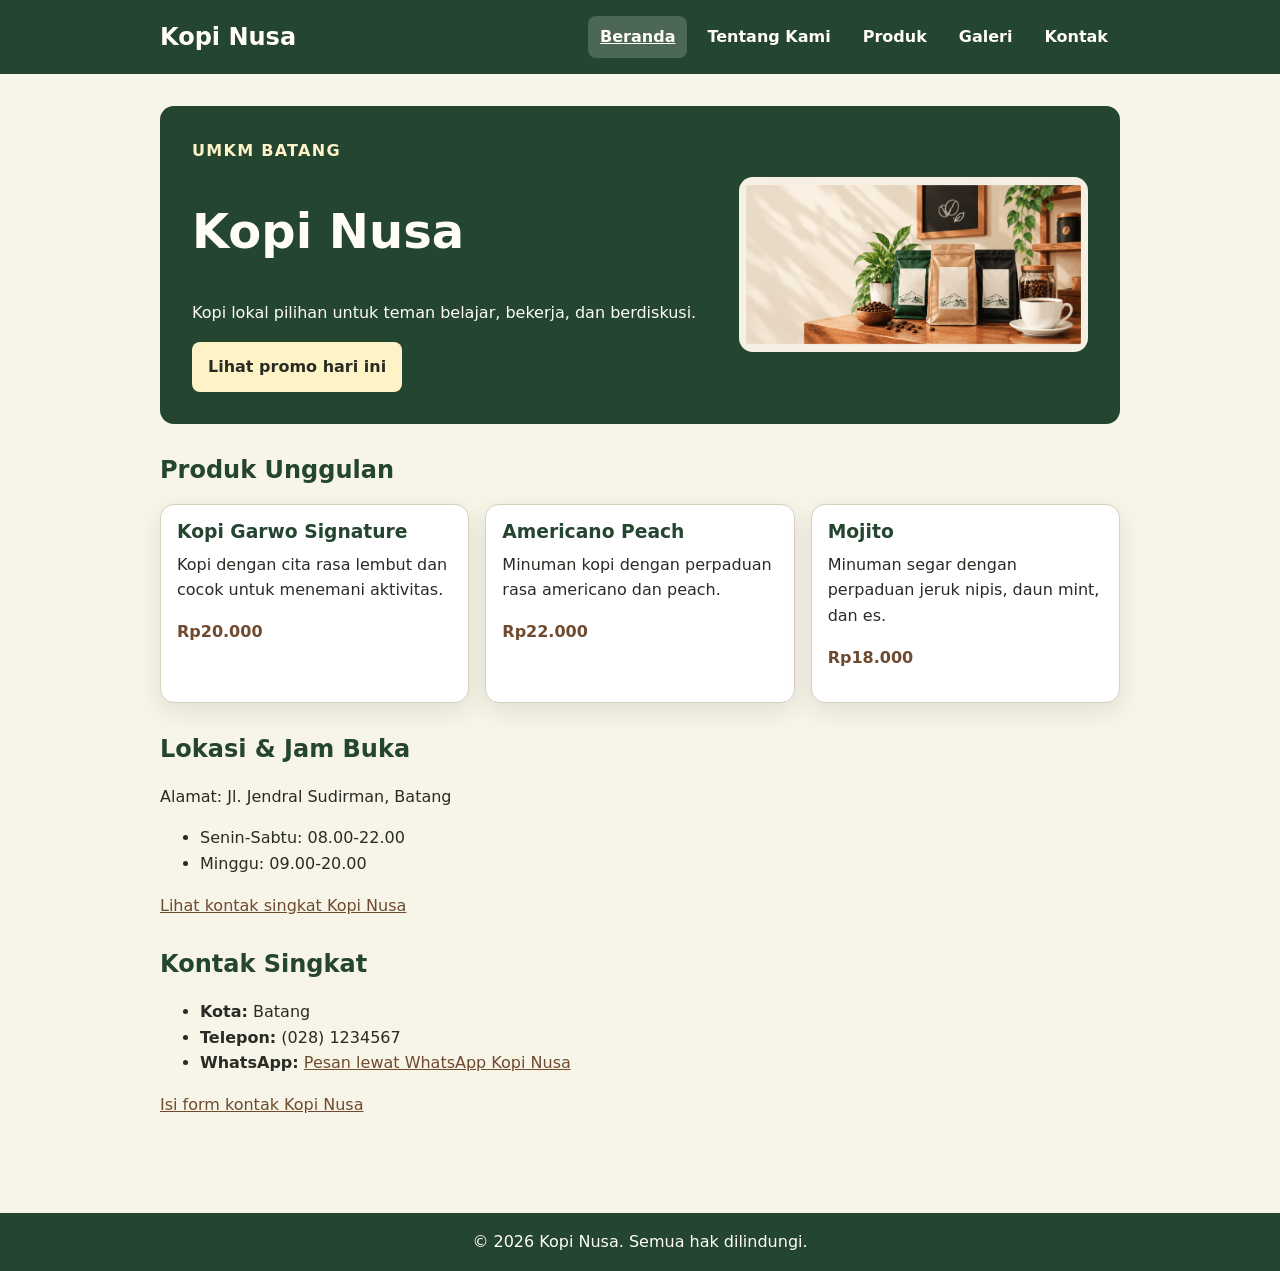
==== commit dbadc26e: "P08: samakan struktur proyek dengan dokumen P01-P08" ====
--- a/index.html
+++ b/index.html
@@ -1,38 +1,21 @@
-<!DOCTYPE html>
+<!doctype html>
 <html lang="id">
+<head>
+    <meta charset="utf-8">
+    <meta name="viewport" content="width=device-width, initial-scale=1">
+    <title>Kopi Nusa - Website UMKM</title>
+    <link rel="stylesheet" href="css/style.css">
+</head>
+<body>
+    <!-- Link untuk lompat ke konten utama -->
+    <a class="skip-link" href="#konten">Lewati ke konten utama</a>
 
-<head>
-    <meta charset="UTF-8">
-    <meta name="viewport" content="width=device-width, initial-scale=1.0">
-
-    <!-- Judul yang tampil pada tab browser -->
-    <title>Kopi Nusa - Website UMKM</title>
-
-    <!-- Menghubungkan halaman dengan file CSS -->
-    <link rel="stylesheet" href="CSS/style.css">
-</head>
-
-<body>
-
-    <!-- Skip link untuk membantu pengguna keyboard -->
-    <a class="skip-link" href="#konten-utama">
-        Lewati ke konten utama
-    </a>
-
-    <!-- Header berisi nama brand dan navigasi -->
+    <!-- Header dan navigasi -->
     <header class="site-header">
-
-        <!-- Nama brand -->
-        <div class="brand">
-            <a href="index.html">
-                Kopi Nusa
-            </a>
-        </div>
-
-        <!-- Navigasi utama website -->
-        <nav aria-label="Navigasi utama">
-            <ul class="nav-list">
-                <li><a href="index.html" aria-current="page">Beranda</a></li>
+        <nav class="nav" aria-label="Navigasi utama">
+            <a class="brand" href="index.html">Kopi Nusa</a>
+            <ul>
+                <li><a aria-current="page" href="index.html">Beranda</a></li>
                 <li><a href="tentang.html">Tentang Kami</a></li>
                 <li><a href="produk.html">Produk</a></li>
                 <li><a href="galeri.html">Galeri</a></li>
@@ -41,89 +24,71 @@
         </nav>
     </header>
 
-    <!-- Isi utama halaman Beranda -->
-    <main id="konten-utama" class="page">
+    <main id="konten" class="page">
 
-        <!-- Bagian Hero Kopi Nusa -->
-        <section
-            class="hero"
-            id="profil"
-            aria-labelledby="hero-title">
-
-            <!-- Mengelompokkan teks di sisi kiri -->
+        <!-- Hero -->
+        <section class="hero" id="profil" aria-labelledby="hero-title">
             <div class="hero-content">
-
-                <!-- Judul utama tetap ditampilkan -->
-                <h1 id="hero-title">
-                    Kopi Nusa
-                </h1>
-
-                <!-- Deskripsi singkat tetap ditampilkan -->
-                <p>
-                    Kopi lokal pilihan untuk teman belajar,
-                    bekerja, dan berdiskusi.
-                </p>
-
-                <!-- Tombol promo tetap ditampilkan -->
-                <button
-                    id="promoButton"
-                    type="button">
-                    Lihat promo hari ini
-                </button>
-
+                <p class="eyebrow">UMKM Batang</p>
+                <h1 id="hero-title">Kopi Nusa</h1>
+                <p>Kopi lokal pilihan untuk teman belajar, bekerja, dan berdiskusi.</p>
+                <button id="promoButton" type="button">Lihat promo hari ini</button>
             </div>
-
-            <!-- Gambar utama di sisi kanan -->
-            <img
-                class="hero-image"
-                src="assets/images/etalase-kopi.jpg"
-                width="1774"
-                height="887"
-                alt="Etalase Kopi Nusa berisi kemasan kopi lokal"
-            >
-
+            <img class="hero-image" src="assets/images/etalase-kopi.jpg" width="1774" height="887" alt="Etalase Kopi Nusa berisi kemasan kopi lokal">
         </section>
 
-        <!-- Bagian Lokasi dan Jam Buka -->
-        <section
-            id="lokasi"
-            class="section"
-            aria-labelledby="lokasi-title">
+        <!-- Produk unggulan -->
+        <section class="section" aria-labelledby="unggulan-title">
+            <h2 id="unggulan-title">Produk Unggulan</h2>
+            <div class="product-list">
+                <article class="product-card">
+                    <h3>Kopi Garwo Signature</h3>
+                    <p>Kopi dengan cita rasa lembut dan cocok untuk menemani aktivitas.</p>
+                    <p class="price">Rp20.000</p>
+                </article>
+                <article class="product-card">
+                    <h3>Americano Peach</h3>
+                    <p>Minuman kopi dengan perpaduan rasa americano dan peach.</p>
+                    <p class="price">Rp22.000</p>
+                </article>
+                <article class="product-card">
+                    <h3>Mojito</h3>
+                    <p>Minuman segar dengan perpaduan jeruk nipis, daun mint, dan es.</p>
+                    <p class="price">Rp18.000</p>
+                </article>
+            </div>
+        </section>
 
-            <h2 id="lokasi-title">
-                Lokasi &amp; Jam Buka
-            </h2>
+        <!-- Lokasi dan jam buka -->
+        <section id="lokasi" class="section" aria-labelledby="lokasi-title">
+            <h2 id="lokasi-title">Lokasi &amp; Jam Buka</h2>
+            <p>Alamat: Jl. Jendral Sudirman, Batang</p>
+            <ul>
+                <li>Senin-Sabtu: 08.00-22.00</li>
+                <li>Minggu: 09.00-20.00</li>
+            </ul>
+            <p><a href="#kontak-singkat">Lihat kontak singkat Kopi Nusa</a></p>
+        </section>
 
-            <p>
-                Alamat: Jl. Jendral Sudirman, Batang
-            </p>
-
-            <!-- Daftar jam buka -->
+        <!-- Kontak singkat -->
+        <section id="kontak-singkat" class="section" aria-labelledby="kontak-singkat-title">
+            <h2 id="kontak-singkat-title">Kontak Singkat</h2>
             <ul>
-                <li>
-                    Senin-Sabtu: 08.00-22.00
-                </li>
-
-                <li>
-                    Minggu: 09.00-20.00
-                </li>
+                <li><strong>Kota:</strong> Batang</li>
+                <li><strong>Telepon:</strong> (028) 1234567</li>
+                <li><strong>WhatsApp:</strong> <a href="https://wa.me/6282225126027">Pesan lewat WhatsApp Kopi Nusa</a></li>
             </ul>
-
+            <p><a href="kontak.html">Isi form kontak Kopi Nusa</a></p>
         </section>
 
     </main>
 
-    <!-- Footer website -->
+    <!-- Footer -->
     <footer class="site-footer">
-        <p>
-            &copy; 2026 Kopi Nusa.
-            Semua hak dilindungi.
-        </p>
+        <p>&copy; 2026 Kopi Nusa. Semua hak dilindungi.</p>
     </footer>
 
-    <!-- Menghubungkan halaman dengan JavaScript -->
-    <script src="JS/script.js"></script>
-
+    <!-- JavaScript dimuat di akhir body -->
+    <script src="js/script.js"></script>
 </body>
-
-</html>+</html>
--- a/css/style.css
+++ b/css/style.css
@@ -0,0 +1,554 @@
+/* =========================================
+   Kopi Nusa - style.css
+   Urutan: token, dasar, komponen, responsive
+   ========================================= */
+
+/* ---------- Design token (P05) ---------- */
+:root {
+    --color-primary: #24452f;
+    --color-primary-strong: #173021;
+    --color-accent: #8b5e3c;
+    --color-accent-strong: #6f4a2e;
+    --color-on-primary: #fffdf5;
+    --color-text: #292b25;
+    --color-muted: #5f6258;
+    --color-surface: #ffffff;
+    --color-surface-soft: #f7f4e8;
+    --color-border: #d8d0be;
+    --color-badge: #fef3c7;
+    --color-focus: #1d4ed8;
+
+    --space-1: 0.5rem;
+    --space-2: 0.75rem;
+    --space-3: 1rem;
+    --space-4: 1.5rem;
+    --space-5: 2rem;
+
+    --radius-sm: 0.5rem;
+    --radius-md: 0.875rem;
+
+    --shadow-card: 0 0.5rem 1.5rem rgb(41 43 37 / 0.1);
+}
+
+/* ---------- Dasar ---------- */
+*,
+*::before,
+*::after {
+    box-sizing: border-box;
+}
+
+html {
+    color-scheme: light;
+}
+
+body {
+    margin: 0;
+    color: var(--color-text);
+    background: var(--color-surface-soft);
+    font-family: system-ui, -apple-system, BlinkMacSystemFont, "Segoe UI", sans-serif;
+    font-size: 1rem;
+    line-height: 1.6;
+}
+
+img {
+    max-width: 100%;
+    height: auto;
+}
+
+a {
+    color: var(--color-accent-strong);
+}
+
+a:hover {
+    color: var(--color-primary);
+}
+
+:focus-visible {
+    outline: 3px solid var(--color-focus);
+    outline-offset: 3px;
+}
+
+h1,
+h2,
+h3 {
+    color: var(--color-primary);
+    line-height: 1.2;
+    text-wrap: balance;
+}
+
+h1 {
+    font-size: clamp(2rem, 6vw, 3rem);
+}
+
+p,
+li {
+    max-width: 68ch;
+}
+
+/* ---------- Skip link (P02) ---------- */
+.skip-link {
+    position: absolute;
+    top: -5rem;
+    left: var(--space-3);
+    z-index: 10;
+    padding: var(--space-2) var(--space-3);
+    color: var(--color-on-primary);
+    background: var(--color-primary-strong);
+    border-radius: var(--radius-sm);
+}
+
+.skip-link:focus {
+    top: var(--space-3);
+}
+
+/* ---------- Header, navigasi, footer ---------- */
+.site-header,
+.site-footer {
+    padding: var(--space-3) var(--space-4);
+    color: var(--color-on-primary);
+    background: var(--color-primary);
+}
+
+.site-footer {
+    margin-top: var(--space-5);
+    text-align: center;
+}
+
+.site-footer p {
+    max-width: none;
+    margin: 0;
+}
+
+.nav,
+.page {
+    width: min(100% - 2rem, 60rem);
+    margin-inline: auto;
+}
+
+.page {
+    padding-block: var(--space-5);
+}
+
+/* Baseline mobile: nav satu kolom */
+.nav {
+    display: flex;
+    flex-direction: column;
+    gap: var(--space-3);
+    align-items: flex-start;
+}
+
+.brand {
+    color: var(--color-on-primary);
+    font-size: 1.5rem;
+    font-weight: 800;
+    text-decoration: none;
+}
+
+.brand:hover {
+    color: var(--color-on-primary);
+    text-decoration: underline;
+}
+
+.nav ul {
+    display: flex;
+    flex-direction: column;
+    gap: var(--space-1);
+    flex-wrap: wrap;
+    padding: 0;
+    margin: 0;
+    list-style: none;
+}
+
+.nav li {
+    margin: 0;
+}
+
+.nav li a {
+    display: inline-block;
+    padding: var(--space-1) var(--space-2);
+    color: var(--color-on-primary);
+    font-weight: 700;
+    text-decoration: none;
+    border-radius: var(--radius-sm);
+}
+
+.nav li a:hover {
+    color: var(--color-on-primary);
+    text-decoration: underline;
+}
+
+.nav a[aria-current="page"] {
+    background: rgb(255 253 245 / 0.18);
+    text-decoration: underline;
+}
+
+.nav a:focus-visible,
+.site-footer a:focus-visible {
+    outline-color: var(--color-badge);
+}
+
+/* ---------- Tombol ---------- */
+.button,
+button {
+    display: inline-block;
+    padding: var(--space-2) var(--space-3);
+    color: var(--color-on-primary);
+    font: inherit;
+    font-weight: 700;
+    text-decoration: none;
+    cursor: pointer;
+    background: var(--color-accent-strong);
+    border: 0;
+    border-radius: var(--radius-sm);
+}
+
+.button:hover,
+button:hover {
+    color: var(--color-on-primary);
+    background: var(--color-primary);
+}
+
+/* ---------- Hero (P06: grid) ---------- */
+.hero {
+    display: grid;
+    grid-template-columns: 1fr;
+    gap: var(--space-4);
+    align-items: center;
+    margin-bottom: var(--space-5);
+    padding: var(--space-4);
+    color: var(--color-on-primary);
+    background: var(--color-primary);
+    border-radius: var(--radius-md);
+}
+
+.hero h1,
+.hero p {
+    color: var(--color-on-primary);
+}
+
+.hero-image {
+    width: 100%;
+    border-radius: var(--radius-md);
+}
+
+.eyebrow {
+    margin: 0 0 var(--space-1);
+    color: var(--color-accent);
+    font-weight: 800;
+    letter-spacing: 0.08em;
+    text-transform: uppercase;
+}
+
+.hero .eyebrow {
+    color: var(--color-badge);
+}
+
+.hero button {
+    color: var(--color-text);
+    background: var(--color-badge);
+}
+
+.hero button:hover {
+    color: var(--color-text);
+    background: #fde68a;
+}
+
+/* Hero berlatar foto (Produk, Galeri, Tentang) */
+.hero-banner {
+    position: relative;
+    display: flex;
+    align-items: center;
+    min-height: 18rem;
+    margin-bottom: var(--space-5);
+    overflow: hidden;
+}
+
+.banner-image {
+    position: absolute;
+    inset: 0;
+    width: 100%;
+    height: 100%;
+    object-fit: cover;
+}
+
+/* Lapisan gelap supaya teks tetap terbaca */
+.hero-banner::after {
+    content: "";
+    position: absolute;
+    inset: 0;
+    background: linear-gradient(90deg, rgb(20 35 25 / 0.85), rgb(20 35 25 / 0.35));
+}
+
+.hero-banner .hero-content {
+    position: relative;
+    z-index: 1;
+    max-width: 38rem;
+}
+
+.hero-banner h1 {
+    margin: 0 0 var(--space-2);
+    text-shadow: 0 2px 12px rgb(0 0 0 / 0.5);
+}
+
+.hero-banner .eyebrow {
+    color: #f3d7a0;
+}
+
+.hero-highlight {
+    color: #f3d7a0;
+    font-weight: 700;
+}
+
+/* ---------- Section dan info ---------- */
+.section {
+    margin-bottom: var(--space-5);
+}
+
+.price {
+    color: var(--color-accent-strong);
+    font-weight: 800;
+}
+
+/* ---------- Kartu produk dan media ---------- */
+
+/* Grid satu kolom di HP */
+.product-list,
+.product-grid,
+.gallery-grid {
+    display: grid;
+    grid-template-columns: 1fr;
+    gap: var(--space-3);
+}
+
+/* Tampilan kartu (produk, figure, tabel, form) */
+.product-card,
+.media-card,
+table,
+form {
+    margin-block: var(--space-3);
+    padding: var(--space-3);
+    background: var(--color-surface);
+    border: 1px solid var(--color-border);
+    border-radius: var(--radius-md);
+    box-shadow: var(--shadow-card);
+}
+
+/* Di dalam grid, jarak diatur oleh gap */
+.product-list .product-card,
+.product-grid .product-card,
+.product-grid .media-card,
+.gallery-grid .media-card {
+    margin-block: 0;
+}
+
+.product-card {
+    display: flex;
+    flex-direction: column;
+    min-width: 0;
+}
+
+.product-card img {
+    width: 100%;
+    margin-bottom: var(--space-3);
+    border-radius: var(--radius-sm);
+}
+
+.product-card h3 {
+    margin: 0 0 var(--space-1);
+}
+
+.product-card p {
+    margin: 0 0 var(--space-3);
+}
+
+.product-badge {
+    align-self: flex-start;
+    margin-bottom: var(--space-2);
+    padding: 0.25rem var(--space-2);
+    color: var(--color-primary-strong);
+    font-size: 0.875rem;
+    font-weight: 800;
+    background: var(--color-badge);
+    border-radius: 999px;
+}
+
+.card-actions {
+    display: flex;
+    gap: var(--space-2);
+    align-items: center;
+    flex-wrap: wrap;
+    margin-top: auto;
+}
+
+figure {
+    margin-inline: 0;
+}
+
+.media-card {
+    margin-inline: 0;
+}
+
+.media-card img {
+    width: 100%;
+    border-radius: var(--radius-sm);
+}
+
+figcaption,
+caption {
+    color: var(--color-muted);
+}
+
+figcaption {
+    margin-top: var(--space-2);
+}
+
+figcaption strong {
+    display: block;
+    color: var(--color-primary);
+}
+
+/* ---------- Tabel (P03, P07) ---------- */
+.table-scroll {
+    max-width: 100%;
+    overflow-x: auto;
+}
+
+.table-scroll:focus-visible {
+    outline: 3px solid var(--color-focus);
+    outline-offset: 3px;
+}
+
+.table-scroll table {
+    min-width: 40rem;
+}
+
+table {
+    width: 100%;
+    margin-block: 0;
+    border-collapse: collapse;
+    border-radius: 0;
+}
+
+caption {
+    margin-bottom: var(--space-2);
+    font-weight: 700;
+    text-align: left;
+}
+
+th,
+td {
+    padding: var(--space-2);
+    text-align: left;
+    border: 1px solid var(--color-border);
+}
+
+thead th {
+    color: var(--color-on-primary);
+    background: var(--color-primary);
+}
+
+tbody th {
+    background: var(--color-surface-soft);
+}
+
+/* ---------- Audio ---------- */
+audio {
+    display: block;
+    width: 100%;
+    max-width: 38rem;
+}
+
+/* ---------- Form (P04) ---------- */
+.field {
+    margin-bottom: var(--space-3);
+}
+
+.field label,
+legend {
+    display: block;
+    margin-bottom: var(--space-1);
+    font-weight: 700;
+}
+
+.field input,
+.field select,
+.field textarea {
+    width: 100%;
+    padding: var(--space-2);
+    color: inherit;
+    font: inherit;
+    background: var(--color-surface);
+    border: 1px solid var(--color-border);
+    border-radius: var(--radius-sm);
+}
+
+.field textarea {
+    resize: vertical;
+}
+
+input[type="radio"],
+input[type="checkbox"] {
+    width: auto;
+}
+
+fieldset {
+    margin: 0 0 var(--space-3);
+    padding: var(--space-3);
+    border: 1px solid var(--color-border);
+    border-radius: var(--radius-sm);
+}
+
+fieldset label {
+    display: block;
+    margin-bottom: var(--space-1);
+}
+
+legend {
+    padding-inline: var(--space-1);
+    color: var(--color-primary);
+}
+
+#preview-form {
+    padding: var(--space-3);
+    white-space: pre-wrap;
+    background: var(--color-surface);
+    border: 1px solid var(--color-border);
+    border-radius: var(--radius-sm);
+}
+
+/* ---------- Responsive (P07, mobile-first) ---------- */
+@media (min-width: 42rem) {
+    .nav ul {
+        flex-direction: row;
+    }
+
+    .gallery-grid {
+        grid-template-columns: repeat(2, minmax(0, 1fr));
+    }
+}
+
+@media (min-width: 48rem) {
+    .hero {
+        grid-template-columns: 1.2fr 0.8fr;
+        padding: var(--space-5);
+    }
+
+    .product-list,
+    .product-grid {
+        grid-template-columns: repeat(2, minmax(0, 1fr));
+    }
+}
+
+@media (min-width: 60rem) {
+    .nav {
+        flex-direction: row;
+        align-items: center;
+        justify-content: space-between;
+    }
+
+    .product-list,
+    .product-grid,
+    .gallery-grid {
+        grid-template-columns: repeat(3, minmax(0, 1fr));
+    }
+}
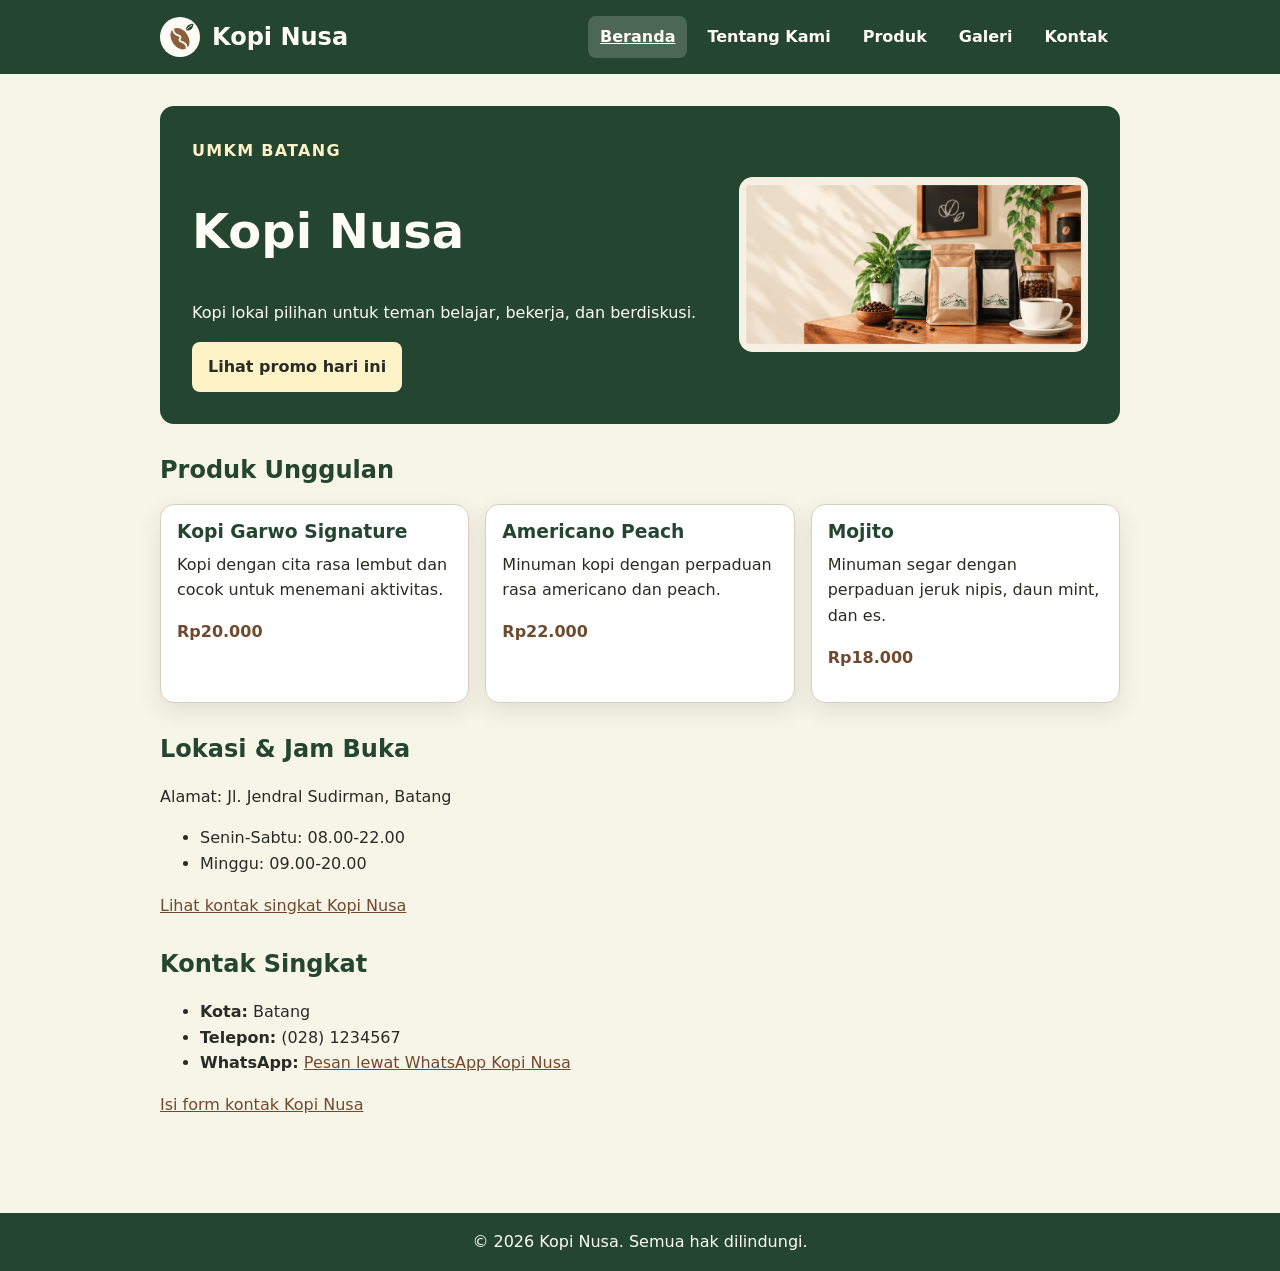
==== commit 6d53db8e: "P12: tambah validasi form aksesibel, preferensi lokal, dan logo kopi pada header" ====
--- a/index.html
+++ b/index.html
@@ -5,6 +5,8 @@
     <meta name="viewport" content="width=device-width, initial-scale=1">
     <title>Kopi Nusa - Website UMKM</title>
     <link rel="stylesheet" href="css/style.css">
+    <script src="js/app.js" defer></script>
+    <script src="js/nav.js" defer></script>
 </head>
 <body>
     <!-- Link untuk lompat ke konten utama -->
@@ -13,8 +15,26 @@
     <!-- Header dan navigasi -->
     <header class="site-header">
         <nav class="nav" aria-label="Navigasi utama">
-            <a class="brand" href="index.html">Kopi Nusa</a>
-            <ul>
+            <a class="brand" href="index.html">
+                <!-- Logo biji kopi dengan tunas daun (dekoratif, nama brand ada di teks) -->
+                 <svg class="brand-logo" viewBox="0 0 48 48" width="40" height="40" aria-hidden="true" focusable="false">
+                    <circle cx="24" cy="24" r="24" fill="#fffdf5"/>
+                    <!-- Biji kopi -->
+                     <g transform="rotate(-35 24 26)">
+                        <ellipse cx="24" cy="26" rx="10" ry="14" fill="#8b5e3c"/>
+                        <path d="M24 12C18 19 30 24 24 26C18 28 30 33 24 40" fill="none" stroke="#fffdf5" stroke-width="2.2" stroke-linecap="round"/>
+                    </g>
+                    <!-- Tunas daun -->
+                    <path d="M31 16c0-5 3.5-8 9-8 0 5.5-3.5 9-9 8z" fill="#24452f"/>
+                    <path d="M32 15c2-2 4-4 6-5" fill="none" stroke="#fffdf5" stroke-width="1" stroke-linecap="round"/>
+                </svg>
+                <span>Kopi Nusa</span>
+            </a>
+            <button class="nav-toggle" type="button" aria-expanded="false" aria-controls="menu-utama">
+                <span class="nav-toggle-icon" aria-hidden="true"></span>
+                Menu
+            </button>
+            <ul id="menu-utama">
                 <li><a aria-current="page" href="index.html">Beranda</a></li>
                 <li><a href="tentang.html">Tentang Kami</a></li>
                 <li><a href="produk.html">Produk</a></li>
--- a/css/style.css
+++ b/css/style.css
@@ -129,21 +129,29 @@
     padding-block: var(--space-5);
 }
 
-/* Baseline mobile: nav satu kolom */
+/* Baseline mobile: brand dan tombol menu satu baris, daftar menu di bawahnya */
 .nav {
     display: flex;
-    flex-direction: column;
+    flex-wrap: wrap;
+    align-items: center;
+    justify-content: space-between;
     gap: var(--space-3);
-    align-items: flex-start;
 }
 
 .brand {
+    display: inline-flex;
+    gap: var(--space-2);
+    align-items: center;
     color: var(--color-on-primary);
     font-size: 1.5rem;
     font-weight: 800;
     text-decoration: none;
 }
 
+.brand-logo {
+    flex-shrink: 0;
+}
+
 .brand:hover {
     color: var(--color-on-primary);
     text-decoration: underline;
@@ -151,6 +159,7 @@
 
 .nav ul {
     display: flex;
+    flex-basis: 100%;
     flex-direction: column;
     gap: var(--space-1);
     flex-wrap: wrap;
@@ -185,6 +194,85 @@
 .nav a:focus-visible,
 .site-footer a:focus-visible {
     outline-color: var(--color-badge);
+}
+
+/* Tombol hamburger (hanya tampil di HP kalau JavaScript aktif) */
+.nav-toggle {
+    display: none;
+    gap: var(--space-2);
+    align-items: center;
+    min-height: 2.75rem;
+    padding: var(--space-1) var(--space-2);
+    color: var(--color-on-primary);
+    background: transparent;
+    border: 1px solid rgb(255 253 245 / 0.6);
+}
+
+.nav-toggle:hover {
+    color: var(--color-on-primary);
+    background: rgb(255 253 245 / 0.18);
+}
+
+.nav-toggle:focus-visible {
+    outline-color: var(--color-badge);
+}
+
+/* Ikon tiga garis dibuat dari satu elemen dan dua pseudo-element */
+.nav-toggle-icon,
+.nav-toggle-icon::before,
+.nav-toggle-icon::after {
+    display: block;
+    width: 1.25rem;
+    height: 2px;
+    background: currentColor;
+    border-radius: 2px;
+}
+
+.nav-toggle-icon {
+    position: relative;
+}
+
+.nav-toggle-icon::before,
+.nav-toggle-icon::after {
+    content: "";
+    position: absolute;
+    left: 0;
+}
+
+.nav-toggle-icon::before {
+    top: -0.4rem;
+}
+
+.nav-toggle-icon::after {
+    top: 0.4rem;
+}
+
+/* Saat menu terbuka, ikon berubah jadi tanda X */
+.nav-toggle[aria-expanded="true"] .nav-toggle-icon {
+    background: transparent;
+}
+
+.nav-toggle[aria-expanded="true"] .nav-toggle-icon::before {
+    top: 0;
+    transform: rotate(45deg);
+}
+
+.nav-toggle[aria-expanded="true"] .nav-toggle-icon::after {
+    top: 0;
+    transform: rotate(-45deg);
+}
+
+/* Menu disembunyikan hanya kalau JavaScript aktif (kelas nav-js) */
+.nav-js .nav-toggle {
+    display: inline-flex;
+}
+
+.nav-js ul {
+    display: none;
+}
+
+.nav-js ul.is-open {
+    display: flex;
 }
 
 /* ---------- Tombol ---------- */
@@ -516,12 +604,214 @@
     border-radius: var(--radius-sm);
 }
 
+/* ---------- Validasi form dan preferensi (P12) ---------- */
+.field-hint {
+    margin: var(--space-1) 0 0;
+    color: var(--color-muted);
+    font-size: 0.9rem;
+}
+
+.field-error,
+.form-feedback {
+    margin: 0;
+    color: #b91c1c;
+    font-weight: 700;
+}
+
+.field-error {
+    min-height: 1.4rem;
+}
+
+/* Pesan error grup radio berada di luar .field, beri jarak ke elemen berikutnya */
+fieldset + .field-error {
+    margin-bottom: var(--space-3);
+}
+
+/* Tanda peringatan supaya error tidak hanya dibedakan lewat warna */
+.field-error:not(:empty)::before {
+    content: "\26A0\FE0F  ";
+}
+
+.form-feedback {
+    margin-top: var(--space-3);
+}
+
+.form-feedback.success {
+    color: #166534;
+}
+
+/* Kontrol yang ditandai salah oleh JavaScript */
+[aria-invalid="true"],
+.field [aria-invalid="true"] {
+    border-color: #b91c1c;
+    box-shadow: 0 0 0 3px rgb(185 28 28 / 15%);
+}
+
+fieldset:has([aria-invalid="true"]) {
+    border-color: #b91c1c;
+}
+
+.field-check label {
+    display: flex;
+    gap: var(--space-2);
+    align-items: flex-start;
+    font-weight: 400;
+}
+
+/* Panel preferensi dan newsletter */
+.panel {
+    padding: var(--space-3);
+    background: var(--color-surface);
+    border: 1px solid var(--color-border);
+    border-radius: var(--radius-md);
+    box-shadow: var(--shadow-card);
+}
+
+.panel > p:first-child {
+    margin-top: 0;
+}
+
+.panel-actions {
+    display: flex;
+    flex-wrap: wrap;
+    gap: var(--space-2);
+}
+
+.panel .form-feedback {
+    color: var(--color-muted);
+}
+
+.panel .form-feedback.success {
+    color: #166534;
+}
+
+.form-inline {
+    margin: 0;
+    padding: 0;
+    border: 0;
+    box-shadow: none;
+}
+
+.button-secondary {
+    color: var(--color-text);
+    background: var(--color-surface);
+    border: 1px solid var(--color-border);
+}
+
+.button-secondary:hover {
+    color: var(--color-text);
+    background: var(--color-surface-soft);
+    border-color: var(--color-primary);
+}
+
+/* ---------- Output JavaScript (P09) ---------- */
+.js-product-grid {
+    display: grid;
+    grid-template-columns: repeat(auto-fill, minmax(14rem, 1fr));
+    gap: var(--space-4);
+}
+
+/*gaya kartu produk*/
+.js-product-card {
+    display: flex;
+    flex-direction: column;
+    gap: var(--space-1);
+    padding: var(--space-4);
+    background: var(--color-surface);
+    border: 1px solid var(--color-border);
+    border-radius: var(--radius-md);
+}
+
+.js-product-card h3,
+.js-product-card p {
+    margin: 0;
+}
+
+.category-note {
+    color: var(--color-muted);
+}
+
+#produk-unggulan {
+    color: var(--color-primary);
+    font-weight: 700;
+}
+
+.filter-bar {
+    display: flex;
+    flex-wrap: wrap;
+    gap: var(--space-2);
+    margin-block: var(--space-3) var(--space-4);
+}
+
+/* tampilan tombol biasa*/
+.filter-button {
+    padding: var(--space-1) var(--space-3);
+    color: var(--color-text);
+    background: var(--color-surface);
+    border: 1px solid var(--color-border);
+    border-radius: 999px;
+}
+
+.filter-button:hover {
+    color: var(--color-text);
+    background: var(--color-surface-soft);
+    border-color: var(--color-primary);
+}
+
+/*tampilan tombol yang aktif*/
+.filter-button.is-active,
+.filter-button.is-active:hover {
+    color: var(--color-on-primary);
+    background: var(--color-primary);
+    border-color: var(--color-primary);
+}
+
+/* kotak pesan saat hasil kosong*/
+.empty-state {
+    grid-column: 1 / -1;
+    padding: var(--space-3);
+    color: var(--color-muted);
+    background: var(--color-surface);
+    border: 1px dashed var(--color-border);
+    border-radius: var(--radius-md);
+}
+
+.stock-badge {
+    display: inline-flex;
+    align-self: flex-start;
+    margin-block-start: var(--space-1);
+    padding: 0.25rem 0.6rem;
+    color: #166534;
+    font-size: 0.85rem;
+    font-weight: 700;
+    background: #dcfce7;
+    border-radius: 999px;
+}
+
+.stock-badge.warning {
+    color: #92400e;
+    background: #fef3c7;
+}
+
+.stock-badge.empty {
+    color: #991b1b;
+    background: #fee2e2;
+}
+
 /* ---------- Responsive (P07, mobile-first) ---------- */
 @media (min-width: 42rem) {
     .nav ul {
         flex-direction: row;
     }
 
+    .nav-js .nav-toggle {
+        display: none;
+    }
+
+    .nav-js ul {
+        display: flex;
+    }
+
     .gallery-grid {
         grid-template-columns: repeat(2, minmax(0, 1fr));
     }
@@ -540,10 +830,8 @@
 }
 
 @media (min-width: 60rem) {
-    .nav {
-        flex-direction: row;
-        align-items: center;
-        justify-content: space-between;
+    .nav ul{
+        flex-basis: auto;
     }
 
     .product-list,
@@ -551,4 +839,4 @@
     .gallery-grid {
         grid-template-columns: repeat(3, minmax(0, 1fr));
     }
-}
+}
